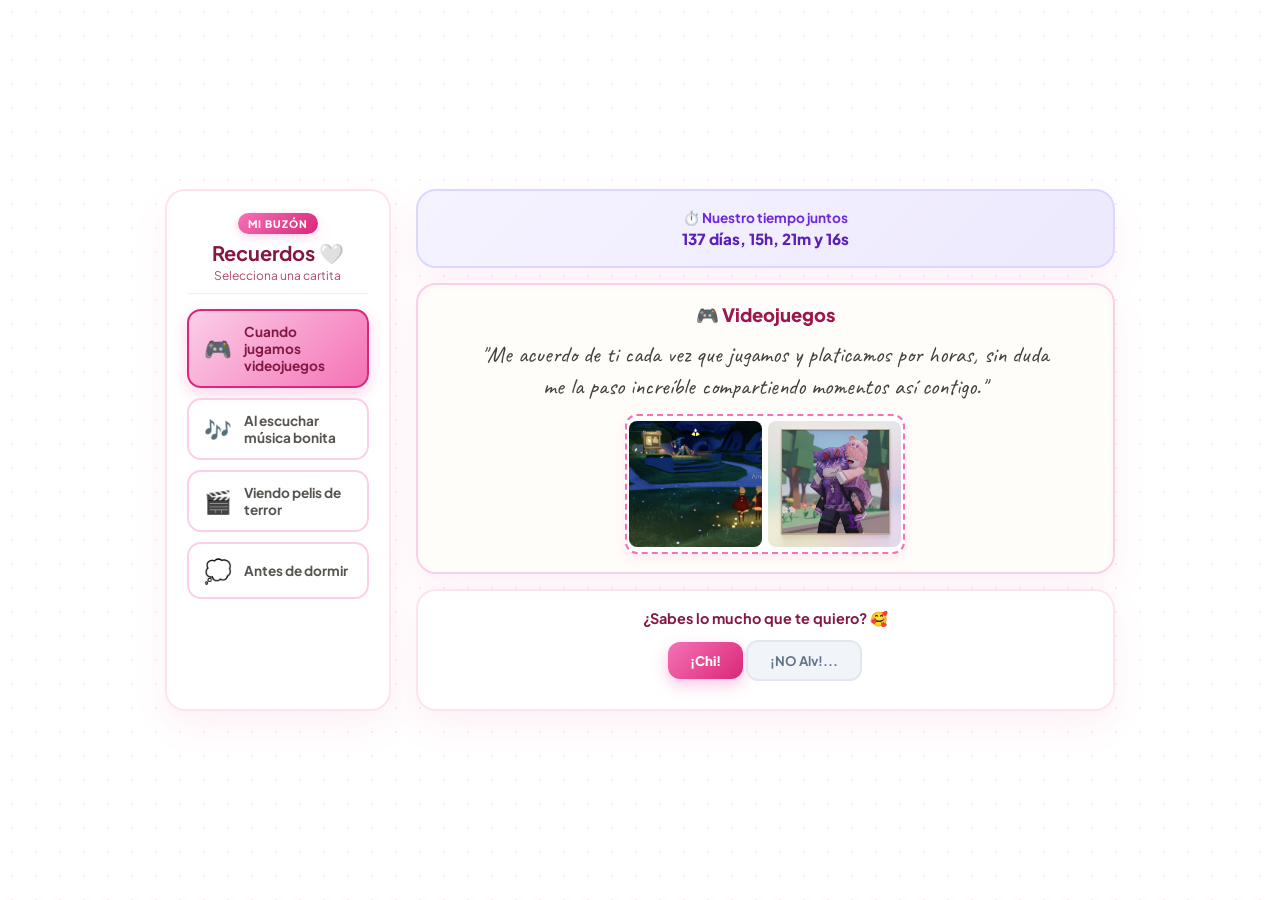
==== index.html @ 28507156 "Add files via upload primera version" ====
<!DOCTYPE html>
<html lang="es">
<head>
    <meta charset="UTF-8">
    <meta name="viewport" content="width=device-width, initial-scale=1.0">
    <title>Cosas que me recuerdan a ti 💌</title>
    <link rel="stylesheet" href="style.css">
    <link href="https://fonts.googleapis.com/css2?family=Plus+Jakarta+Sans:wght@400;600;800&family=Caveat:wght@600&display=swap" rel="stylesheet">
</head>
<body>

    <div class="main-layout">
        
        <!-- ================= COLUMNA IZQUIERDA: LOS 4 BOTONES DE CARTAS ================= -->
        <div class="left-sidebar">
            <div class="sidebar-header">
                <span class="tag">Mi Buzón</span>
                <h2>Recuerdos 🤍</h2>
                <p>Selecciona una cartita</p>
            </div>

            <div class="cards-grid-sidebar">
                <!-- Carta 1: Videojuegos (Tiene 2 imágenes) -->
                <button class="letter-card-btn active" data-target="carta1">
                    <span class="card-icon">🎮</span>
                    <span class="card-title">Cuando jugamos videojuegos</span>
                </button>

                <!-- Carta 2: Música bonita -->
                <button class="letter-card-btn" data-target="carta2">
                    <span class="card-icon">🎶</span>
                    <span class="card-title">Al escuchar música bonita</span>
                </button>

                <!-- Carta 3: Películas de terror -->
                <button class="letter-card-btn" data-target="carta3">
                    <span class="card-icon">🎬</span>
                    <span class="card-title">Viendo pelis de terror</span>
                </button>

                <!-- Carta 4: Pensar en él acostado -->
                <button class="letter-card-btn" data-target="carta4">
                    <span class="card-icon">💭</span>
                    <span class="card-title">Antes de dormir</span>
                </button>
            </div>
        </div>

        <!-- ================= COLUMNA DERECHA: PANTALLA DE INFORMACIÓN ================= -->
        <div class="right-content-panel">
            
            <!-- Contador de tiempo superior -->
            <div class="info-card counter-card">
                <h3>⏱️ Nuestro tiempo juntos</h3>
                <div id="counter">Calculando momentos...</div>
            </div>

            <!-- Panel donde cambia la información según la carta seleccionada -->
            <div class="info-card display-card">
                
                <!-- CARTA 1 -->
                <div class="content-pane active-pane" id="carta1">
                    <h3>🎮 Videojuegos</h3>
                    <p class="handwritten-text">"Me acuerdo de ti cada vez que jugamos y platicamos por horas, sin duda me la paso increíble compartiendo momentos así contigo."</p>
                    <div class="double-img-frame">
                        <img src="images/fotojuego.jpeg" alt="Recuerdo 1 - Parte A">
                        <img src="images/foto1.jpg" alt="Recuerdo 1 - Parte B">
                    </div>
                </div>

               <div class="content-pane" id="carta2">
                    <h3>🎶 Al escuchar música bonita</h3>
                    <p class="handwritten-text">"Hay canciones que suenan y automáticamente pienso en ti, en tus pláticas y en lo mucho que gustaría estar a tu lado."</p>
                    
                    <div class="triple-img-frame">
                        <img src="images/musica1.jpeg" alt="Canción 1">
                        <img src="images/musica2.jpeg" alt="Canción 2">
                        <img src="images/musica3.jpeg" alt="Canción 3">
                    </div>

                    <a href="https://open.spotify.com/playlist/58lTkAczyCamI6w68VBUKx?si=KwWoGe0wRruUcgu0gqG-pw&utm_source=copy-link&pi=WupDKWzWT5ekM" target="_blank" class="spotify-btn">
                        🎧 Más canciones que me recuerdan a ti
                    </a>
                </div>

                <!-- CARTA 3 -->
                <div class="content-pane" id="carta3">
                    <h3>🎬 Viendo pelis de terror</h3>
                    <p class="handwritten-text">"Me encanta compartir contigo ese gusto por las pelis de terror, aunque te den miedo jajaja, me encanta poder abrazarte,
                        besarte y sentirte cuando estamos juntos, y esa es una de las cosas que siempre me harán recordarte."</p>
                    <!-- Aquí puedes poner otra foto o cambiar el nombre si gustas -->
                    <div class="single-img-frame">
                        <img src="images/imagen1.jpeg" alt="Recuerdo de terror">
                    </div>
                </div>

            <!-- CARTA 4: Antes de dormir (Con video) -->
                <div class="content-pane" id="carta4">
                    <h3>💭 Antes de dormir (Acostado)</h3>
                    <p class="handwritten-text">"Cuando ya estoy acostado en mi cama, cierro los ojos y pienso en lo bonito que sería que estuvieras aquí a mi lado,
                        abrazaditos, besandonosss y siendo muy felicess."</p>
                    
                    <!-- Marco para el video -->
                    <div class="video-frame">
                        <video controls autoplay muted loop playsinline>
                            <source src="images/video1.mp4" type="video/mp4">
                            Tu navegador no soporta videos.
                        </video>
                    </div>
                </div>

            </div>

            <div class="info-card question-card">
                <h3>¿Sabes lo mucho que te quiero? 🥰</h3>
                <div class="buttons-container">
                    <button id="yes-btn" class="primary-btn">¡Chi!</button>
                    <button id="no-btn" class="secondary-btn">¡NO Alv!...</button>
                </div>
                <p id="response-msg"></p>
            </div>

        </div>

    </div>

    <script src="script.js"></script>
</body>
</html>
---- style.css ----
* {
    margin: 0;
    padding: 0;
    box-sizing: border-box;
    font-family: 'Plus Jakarta Sans', sans-serif;
}

body {
    /* Fondo pastel suave y romántico (degradado lila/rosa con puntitos sutiles) */
    background: linear-gradient(135deg, #fce7f3 0%, #f3e8ff 50%, #e0f2fe 100%);
    background-image: radial-gradient(rgba(244, 114, 182, 0.15) 1.5px, transparent 1.5px);
    background-size: 24px 24px;
    min-height: 100vh;
    display: flex;
    justify-content: center;
    align-items: center;
    padding: 20px;
    color: #4b5563;
}

/* Layout principal de dos columnas */
.main-layout {
    display: flex;
    gap: 25px;
    max-width: 950px;
    width: 100%;
    align-items: stretch;
}

/* ================= COLUMNA IZQUIERDA ================= */
.left-sidebar {
    width: 320px;
    background: rgba(255, 255, 255, 0.8);
    backdrop-filter: blur(12px);
    border: 2px solid rgba(244, 114, 182, 0.2);
    border-radius: 20px;
    padding: 20px;
    display: flex;
    flex-direction: column;
    gap: 15px;
    box-shadow: 0 15px 35px rgba(236, 72, 153, 0.08);
}

.sidebar-header {
    text-align: center;
    padding-bottom: 10px;
    border-bottom: 1px solid rgba(244, 114, 182, 0.15);
}

.tag {
    background: linear-gradient(135deg, #f472b6 0%, #db2777 100%);
    color: white;
    font-size: 0.65rem;
    font-weight: 800;
    padding: 4px 10px;
    border-radius: 20px;
    text-transform: uppercase;
    letter-spacing: 1px;
    box-shadow: 0 3px 10px rgba(244, 114, 182, 0.3);
}

.sidebar-header h2 {
    font-size: 1.25rem;
    color: #831843;
    margin-top: 8px;
    margin-bottom: 2px;
}

.sidebar-header p {
    font-size: 0.75rem;
    color: #9d174d;
    opacity: 0.8;
}

.cards-grid-sidebar {
    display: flex;
    flex-direction: column;
    gap: 10px;
}

/* Botones en forma de carta del lado izquierdo (Tonos pastel) */
.letter-card-btn {
    background: rgba(255, 255, 255, 0.6);
    border: 2px solid #fbcfe8;
    border-radius: 14px;
    padding: 12px 15px;
    display: flex;
    align-items: center;
    gap: 12px;
    cursor: pointer;
    transition: all 0.25s ease;
    text-align: left;
}

.letter-card-btn:hover {
    background: #fdf2f8;
    border-color: #f472b6;
    transform: translateX(4px);
}

.letter-card-btn.active {
    background: linear-gradient(135deg, #fbcfe8 0%, #f472b6 100%);
    border-color: #db2777;
    box-shadow: 0 6px 15px rgba(244, 114, 182, 0.3);
}

.letter-card-btn.active .card-title {
    color: #831843;
}

.card-icon {
    font-size: 1.4rem;
}

.card-title {
    font-size: 0.85rem;
    font-weight: 700;
    color: #57534e;
}

/* ================= COLUMNA DERECHA ================= */
.right-content-panel {
    flex-grow: 1;
    display: flex;
    flex-direction: column;
    gap: 15px;
}

.info-card {
    background: rgba(255, 255, 255, 0.8);
    backdrop-filter: blur(12px);
    border: 2px solid rgba(244, 114, 182, 0.2);
    border-radius: 20px;
    padding: 18px 20px;
    box-shadow: 0 15px 35px rgba(236, 72, 153, 0.08);
}

/* Tarjeta contador con toque lila/dorado suave */
.counter-card {
    text-align: center;
    background: linear-gradient(135deg, #f5f3ff 0%, #ede9fe 100%);
    border-color: #ddd6fe;
}

.counter-card h3 {
    color: #6d28d9;
    font-size: 0.85rem;
    margin-bottom: 3px;
    font-weight: 700;
}

#counter {
    font-size: 0.95rem;
    font-weight: 800;
    color: #5b21b6;
}

/* Panel de visualización de contenido derecho (Estilo papel de carta con tono cálido) */
.display-card {
    background: #fffdf9;
    color: #2d2327;
    border: 2px solid #fbcfe8;
    min-height: 280px;
    display: flex;
    align-items: center;
    justify-content: center;
    box-shadow: inset 0 2px 8px rgba(0,0,0,0.02), 0 15px 35px rgba(236, 72, 153, 0.08);
}

.content-pane {
    display: none;
    flex-direction: column;
    align-items: center;
    text-align: center;
    gap: 12px;
    width: 100%;
}

.content-pane.active-pane {
    display: flex;
}

.content-pane h3 {
    font-family: 'Plus Jakarta Sans', sans-serif;
    font-size: 1.15rem;
    color: #9d174d;
    font-weight: 800;
}

.handwritten-text {
    font-family: 'Caveat', cursive;
    font-size: 1.45rem;
    line-height: 1.35;
    color: #44403c;
    max-width: 90%;
}

/* Marcos para fotos individuales o dobles con detalles pastel */
.single-img-frame {
    width: 100%;
    max-width: 240px;
    height: 140px;
    border: 2px dashed #f472b6;
    border-radius: 12px;
    padding: 5px;
    background: #ffffff;
    overflow: hidden;
    box-shadow: 0 4px 12px rgba(244, 114, 182, 0.15);
}

.single-img-frame img {
    width: 100%;
    height: 100%;
    object-fit: cover;
    border-radius: 8px;
}

.double-img-frame {
    width: 100%;
    max-width: 280px;
    height: 140px;
    border: 2px dashed #f472b6;
    border-radius: 12px;
    padding: 5px;
    background: #ffffff;
    display: flex;
    gap: 6px;
    justify-content: center;
    align-items: center;
    overflow: hidden;
    box-shadow: 0 4px 12px rgba(244, 114, 182, 0.15);
}

.double-img-frame img {
    width: 50%;
    height: 100%;
    object-fit: cover;
    border-radius: 8px;
}

/* Tarjeta pregunta final */
.question-card {
    text-align: center;
    background: rgba(255, 255, 255, 0.8);
}

.question-card h3 {
    font-size: 0.9rem;
    color: #831843;
    margin-bottom: 12px;
    font-weight: 700;
}

./* Contenedor de botones ordenado y disperso */
.buttons-container {
    display: flex;
    justify-content: center;
    align-items: center;
    gap: 20px; /* Espacio cómodo entre los dos botones */
    margin-top: 10px;
    min-height: 50px;
}

/* Botón principal rosa amor */
.primary-btn {
    background: linear-gradient(135deg, #f472b6 0%, #db2777 100%);
    color: white;
    border: none;
    padding: 10px 22px;
    border-radius: 12px;
    font-weight: 800;
    font-size: 0.82rem;
    cursor: pointer;
    box-shadow: 0 6px 15px rgba(244, 114, 182, 0.4);
    transition: transform 0.2s ease;
    z-index: 2;
}

.primary-btn:hover {
    transform: scale(1.05);
}

/* Botón secundario ("Mmm...") separado y libre al moverse */
.secondary-btn {
    background: #f1f5f9;
    color: #64748b;
    border: 2px solid #e2e8f0;
    padding: 10px 22px;
    border-radius: 12px;
    font-weight: 700;
    font-size: 0.82rem;
    cursor: pointer;
    transition: transform 0.15s ease-out;
    z-index: 3;
}

/* Mensaje de respuesta con toque verde agua (Mint) súper fresco */
#response-msg {
    margin-top: 10px;
    font-weight: 800;
    color: #0d9488; /* Verde agua / esmeralda suave */
    font-size: 0.85rem;
}

/* Responsivo para celulares */
@media (max-width: 850px) {
    .main-layout {
        flex-direction: column;
    }
    .left-sidebar {
        width: 100%;
    }
}
/* Marco especial para 3 imágenes en la sección de música */
.triple-img-frame {
    width: 100%;
    max-width: 300px;
    height: 120px;
    border: 2px dashed #f472b6;
    border-radius: 12px;
    padding: 4px;
    background: #ffffff;
    display: flex;
    gap: 5px;
    justify-content: center;
    align-items: center;
    overflow: hidden;
    box-shadow: 0 4px 12px rgba(244, 114, 182, 0.15);
}

.triple-img-frame img {
    width: calc(33.333% - 4px);
    height: 100%;
    object-fit: cover;
    border-radius: 8px;
}

/* Botón especial para Spotify */
.spotify-btn {
    display: inline-block;
    background: linear-gradient(135deg, #1db954 0%, #169341 100%); /* Verde característico de Spotify pero adaptado */
    color: white;
    text-decoration: none;
    font-family: 'Plus Jakarta Sans', sans-serif;
    font-size: 0.78rem;
    font-weight: 700;
    padding: 9px 16px;
    border-radius: 20px;
    box-shadow: 0 4px 12px rgba(29, 185, 84, 0.3);
    transition: transform 0.2s ease, box-shadow 0.2s ease;
    margin-top: 4px;
}

.spotify-btn:hover {
    transform: scale(1.04);
    box-shadow: 0 6px 16px rgba(29, 185, 84, 0.4);
}
/* Marco especial para videos en la carta 4 */
.video-frame {
    width: 100%;
    max-width: 260px;
    height: 150px;
    border: 2px dashed #f472b6;
    border-radius: 12px;
    padding: 4px;
    background: #ffffff;
    overflow: hidden;
    box-shadow: 0 4px 12px rgba(244, 114, 182, 0.15);
    display: flex;
    justify-content: center;
    align-items: center;
}

.video-frame video {
    width: 100%;
    height: 100%;
    object-fit: cover;
    border-radius: 8px;
}
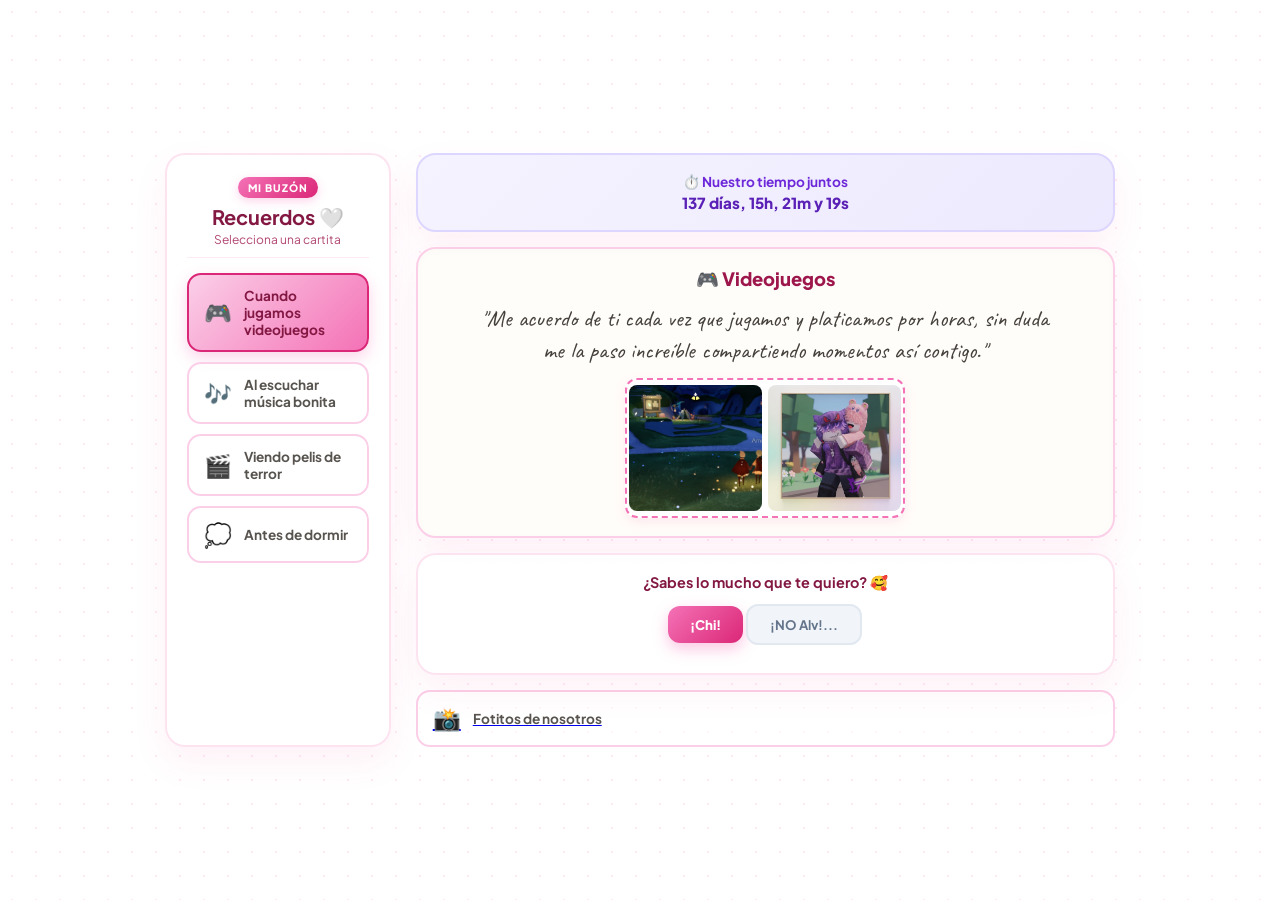
==== commit ddb9a762: "Update index.html" ====
--- a/index.html
+++ b/index.html
@@ -119,6 +119,10 @@
                 </div>
                 <p id="response-msg"></p>
             </div>
+            <a href="nosostros.html" class="letter-card-btn extra-redirect-btn">
+    <span class="card-icon">📸</span>
+    <span class="card-title">Fotitos de nosotros</span>
+</a>
 
         </div>
 
@@ -126,4 +130,4 @@
 
     <script src="script.js"></script>
 </body>
-</html>+</html>
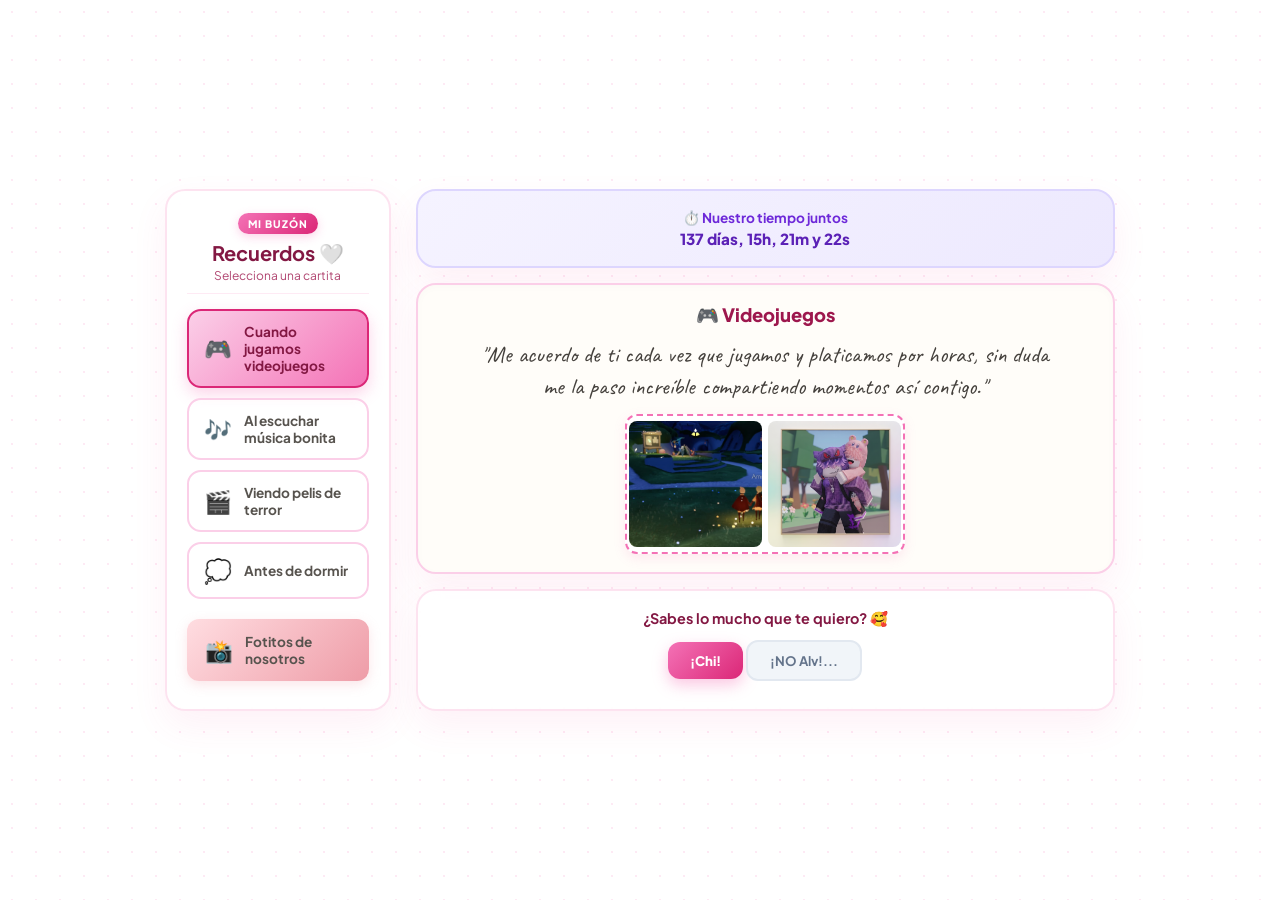
==== commit 682d72bd: "Update index.html" ====
--- a/index.html
+++ b/index.html
@@ -43,6 +43,12 @@
                     <span class="card-icon">💭</span>
                     <span class="card-title">Antes de dormir</span>
                 </button>
+
+                <!-- Botón de redirección: Fotitos de nosotros -->
+                <a href="nosostros.html" class="letter-card-btn extra-redirect-btn">
+                    <span class="card-icon">📸</span>
+                    <span class="card-title">Fotitos de nosotros</span>
+                </a>
             </div>
         </div>
 
@@ -68,6 +74,7 @@
                     </div>
                 </div>
 
+                <!-- CARTA 2 -->
                <div class="content-pane" id="carta2">
                     <h3>🎶 Al escuchar música bonita</h3>
                     <p class="handwritten-text">"Hay canciones que suenan y automáticamente pienso en ti, en tus pláticas y en lo mucho que gustaría estar a tu lado."</p>
@@ -88,19 +95,17 @@
                     <h3>🎬 Viendo pelis de terror</h3>
                     <p class="handwritten-text">"Me encanta compartir contigo ese gusto por las pelis de terror, aunque te den miedo jajaja, me encanta poder abrazarte,
                         besarte y sentirte cuando estamos juntos, y esa es una de las cosas que siempre me harán recordarte."</p>
-                    <!-- Aquí puedes poner otra foto o cambiar el nombre si gustas -->
                     <div class="single-img-frame">
                         <img src="images/imagen1.jpeg" alt="Recuerdo de terror">
                     </div>
                 </div>
 
-            <!-- CARTA 4: Antes de dormir (Con video) -->
+                <!-- CARTA 4: Antes de dormir (Con video) -->
                 <div class="content-pane" id="carta4">
                     <h3>💭 Antes de dormir (Acostado)</h3>
                     <p class="handwritten-text">"Cuando ya estoy acostado en mi cama, cierro los ojos y pienso en lo bonito que sería que estuvieras aquí a mi lado,
                         abrazaditos, besandonosss y siendo muy felicess."</p>
                     
-                    <!-- Marco para el video -->
                     <div class="video-frame">
                         <video controls autoplay muted loop playsinline>
                             <source src="images/video1.mp4" type="video/mp4">
@@ -119,10 +124,6 @@
                 </div>
                 <p id="response-msg"></p>
             </div>
-            <a href="nosostros.html" class="letter-card-btn extra-redirect-btn">
-    <span class="card-icon">📸</span>
-    <span class="card-title">Fotitos de nosotros</span>
-</a>
 
         </div>
 
--- a/style.css
+++ b/style.css
@@ -376,4 +376,29 @@
     height: 100%;
     object-fit: cover;
     border-radius: 8px;
-}+}
+/* Agrega estos estilos en tu archivo style.css */
+.extra-redirect-btn {
+    display: flex;
+    align-items: center;
+    gap: 12px;
+    width: 100%;
+    padding: 14px 18px;
+    margin-top: 10px;
+    background: linear-gradient(135deg, #ffdde1, #ee9ca7);
+    border: none;
+    border-radius: 12px;
+    font-family: 'Plus Jakarta Sans', sans-serif;
+    font-weight: 600;
+    color: #5d4037;
+    text-decoration: none;
+    cursor: pointer;
+    box-shadow: 0 4px 12px rgba(238, 156, 167, 0.25);
+    transition: all 0.3s ease;
+}
+
+.extra-redirect-btn:hover {
+    transform: translateY(-2px);
+    box-shadow: 0 6px 16px rgba(238, 156, 167, 0.4);
+    background: linear-gradient(135deg, #ffccd5, #e68593);
+}
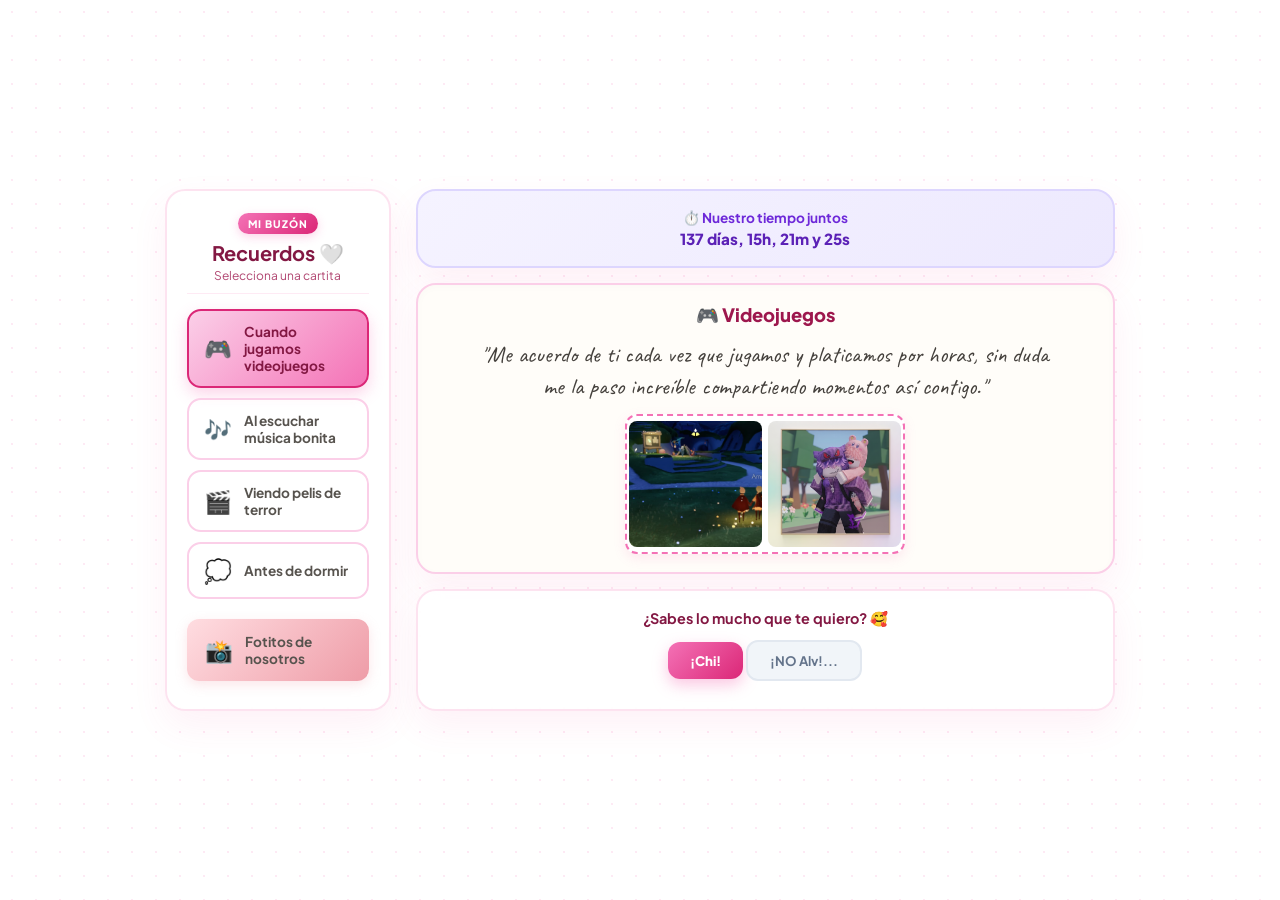
==== commit 28f45973: "Update index.html" ====
--- a/index.html
+++ b/index.html
@@ -45,7 +45,7 @@
                 </button>
 
                 <!-- Botón de redirección: Fotitos de nosotros -->
-                <a href="nosostros.html" class="letter-card-btn extra-redirect-btn">
+                <a href="nosostros.html" class="extra-redirect-btn">
                     <span class="card-icon">📸</span>
                     <span class="card-title">Fotitos de nosotros</span>
                 </a>
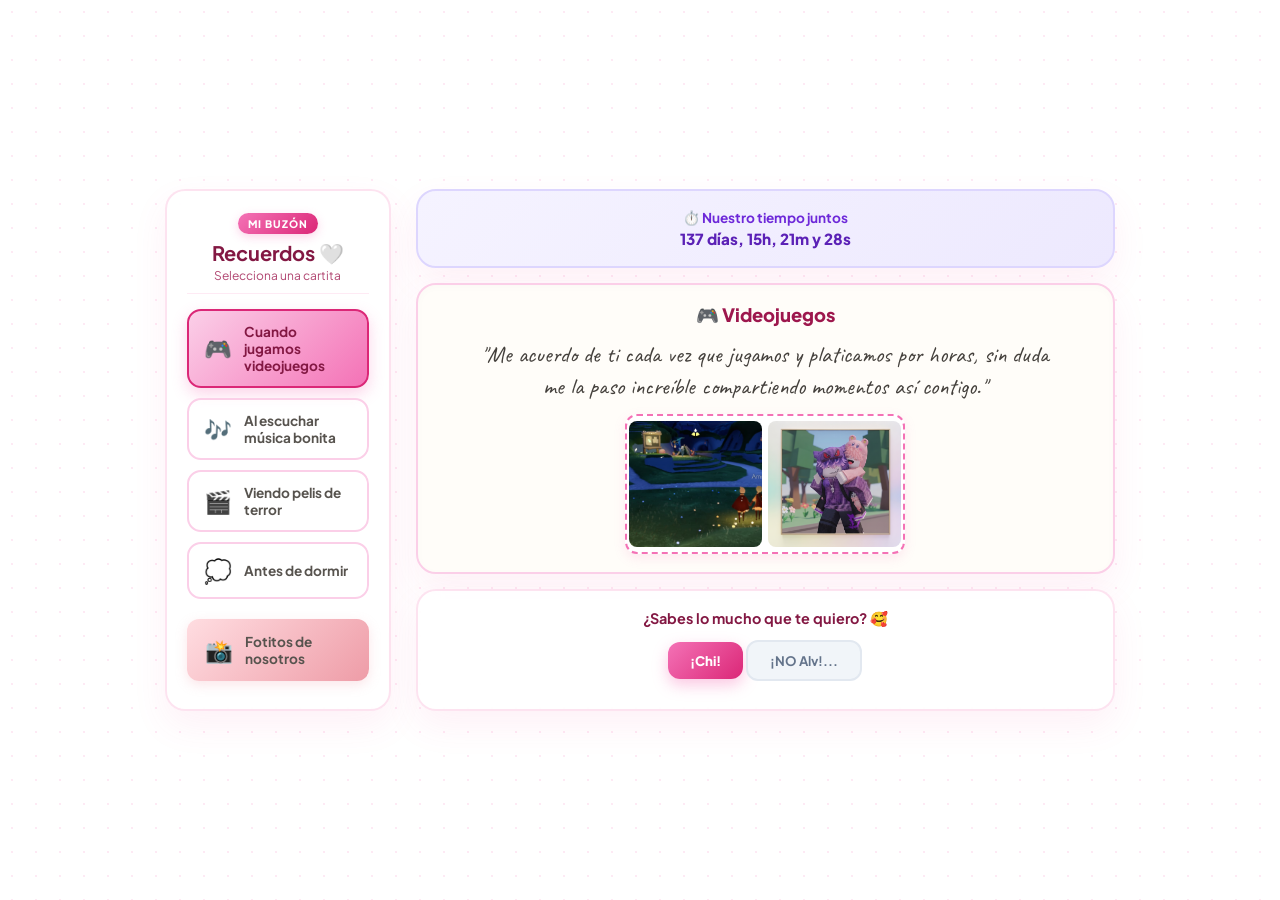
==== commit 82950dac: "Update index.html" ====
--- a/index.html
+++ b/index.html
@@ -45,7 +45,7 @@
                 </button>
 
                 <!-- Botón de redirección: Fotitos de nosotros -->
-                <a href="nosostros.html" class="extra-redirect-btn">
+                <a href="nosotros.html" class="extra-redirect-btn">
                     <span class="card-icon">📸</span>
                     <span class="card-title">Fotitos de nosotros</span>
                 </a>
